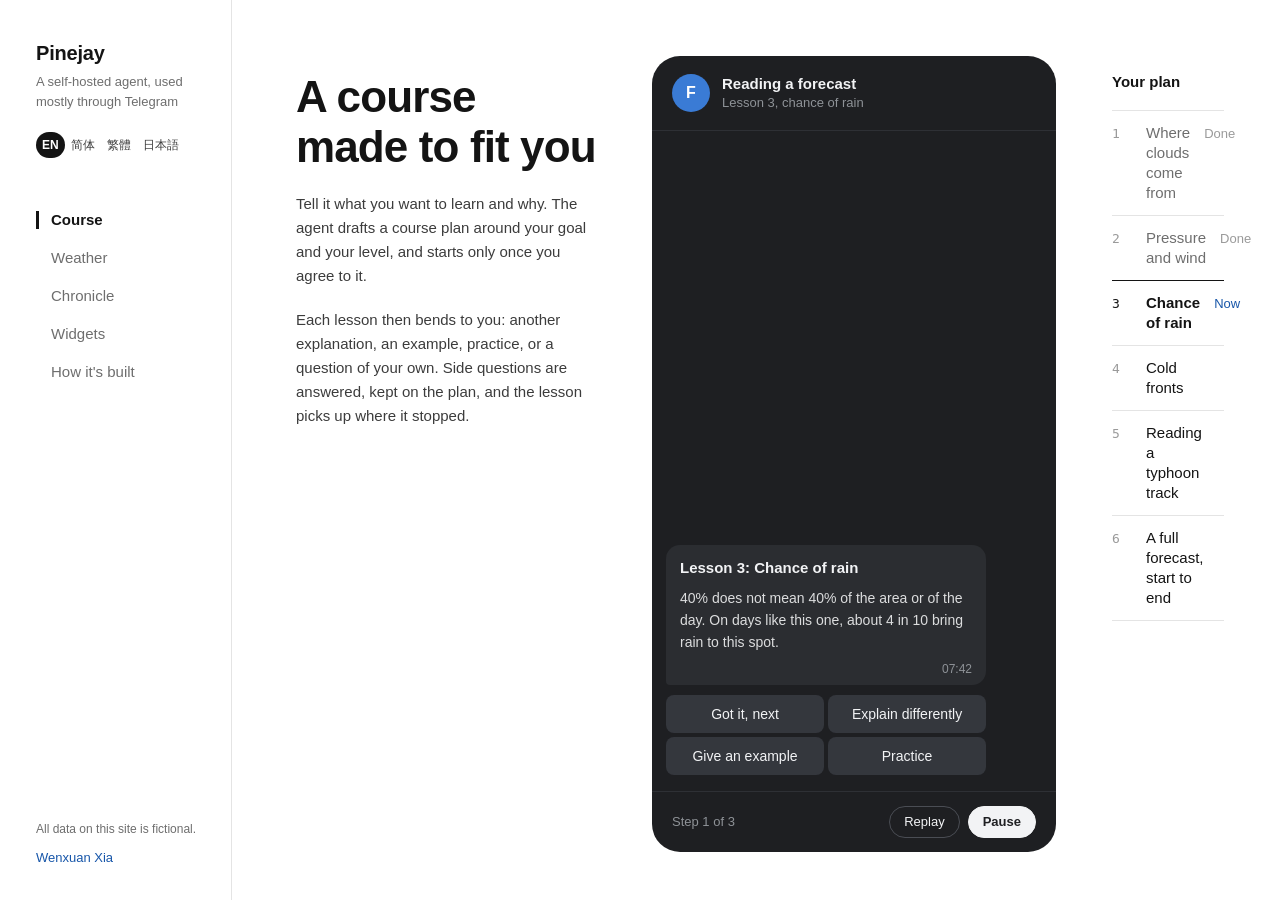
==== index.html @ 1ec6fa36 "Pinejay showcase: course, weather, Chronicle, widgets, how it is built Static site replaying fiction" ====
<!doctype html>
<html lang="en">
<head>
  <meta charset="utf-8">
  <meta name="viewport" content="width=device-width, initial-scale=1">
  <title>Pinejay</title>
  <meta name="description" content="A short tour of Pinejay, a self-hosted agent used mostly through Telegram. All data on this site is fictional.">
  <meta name="robots" content="noindex">
  <link rel="icon" href="data:,">
  <link rel="stylesheet" href="styles.css">
</head>
<body>
  <div class="site">
    <aside class="rail">
      <div class="rail-head">
        <div class="brand">Pinejay</div>
        <div class="tagline" data-i18n="tagline"></div>
        <div class="langs" role="group" aria-label="Language"></div>
      </div>
      <nav class="nav" aria-label="Pages"></nav>
      <div class="rail-foot">
        <div class="fictional" data-i18n="fictional"></div>
        <a class="home" href="https://gegeji.github.io/">Wenxuan Xia</a>
      </div>
    </aside>
    <main id="page"></main>
  </div>
  <div class="modal" id="modal" hidden></div>
  <script src="content.js"></script>
  <script src="app.js"></script>
</body>
</html>
---- styles.css ----
:root {
  --ink: #141414;
  --body: #3c3c3c;
  --muted: #6e6e6e;
  --faint: #9a9a9a;
  --line: #e4e4e4;
  --link: #1756a9;
  --tg-bg: #1e1f22;
  --tg-line: #2e3035;
  --tg-in: #2b2d31;
  --tg-key: #34373d;
  --tg-text: #dcddde;
  --tg-strong: #f2f3f5;
  --tg-time: #8e9297;
  --tg-me: #c38a2e;
  --tg-link: #7fa8e6;
  --latin: Inter, -apple-system, BlinkMacSystemFont, "Segoe UI", Helvetica, Arial;
  --sans: var(--latin), "PingFang SC", "Noto Sans SC", "Microsoft YaHei", sans-serif;
  --mono: "JetBrains Mono", ui-monospace, SFMono-Regular, Menlo, monospace;
}

* { box-sizing: border-box; }

/* CJK glyphs follow the language: Japanese and Traditional Chinese must not fall back to Simplified Chinese forms. */
:lang(zh-CN) { --sans: var(--latin), "PingFang SC", "Noto Sans SC", "Microsoft YaHei", sans-serif; }
:lang(zh-HK) { --sans: var(--latin), "PingFang HK", "Noto Sans HK", "Noto Sans TC", "Microsoft JhengHei", sans-serif; }
:lang(ja) { --sans: var(--latin), "Hiragino Sans", "Hiragino Kaku Gothic ProN", "Yu Gothic UI", YuGothic, Meiryo, "Noto Sans JP", sans-serif; }
[lang] { font-family: var(--sans); }
html, body { margin: 0; }
body { font-family: var(--sans); color: var(--ink); background: #fff; -webkit-font-smoothing: antialiased; }
button { font: inherit; color: inherit; background: none; border: 0; padding: 0; cursor: pointer; }
a { color: var(--link); text-decoration: none; }
a:hover { text-decoration: underline; }
:focus-visible { outline: 2px solid var(--link); outline-offset: 2px; }

.site { display: flex; min-height: 100vh; }

/* Rail */
.rail { width: 232px; flex-shrink: 0; display: flex; flex-direction: column; gap: 44px; padding: 40px 20px 32px 36px; border-right: 1px solid var(--line); position: sticky; top: 0; height: 100vh; }
.rail-head { display: flex; flex-direction: column; gap: 6px; }
.brand { font-size: 20px; font-weight: 700; letter-spacing: -0.01em; line-height: 26px; }
.tagline { font-size: 13px; line-height: 20px; color: var(--muted); }
.langs { display: flex; gap: 0; padding-top: 14px; flex-wrap: wrap; }
.langs button { height: 26px; padding: 0 6px; border-radius: 13px; font-size: 12px; line-height: 16px; color: var(--body); white-space: nowrap; }
.langs button:hover { background: #f1f1f1; }
.langs button[aria-pressed="true"] { background: var(--ink); color: #fff; font-weight: 600; }
.nav { display: flex; flex-direction: column; gap: 2px; }
.nav button { display: flex; align-items: center; gap: 12px; height: 36px; font-size: 15px; line-height: 20px; color: var(--muted); text-align: left; }
.nav button::before { content: ""; width: 3px; height: 18px; flex-shrink: 0; }
.nav button:hover { color: var(--ink); }
.nav button[aria-current="page"] { color: var(--ink); font-weight: 600; }
.nav button[aria-current="page"]::before { background: var(--ink); }
.rail-foot { flex-grow: 1; display: flex; flex-direction: column; justify-content: flex-end; gap: 10px; }
.fictional { font-size: 12px; line-height: 18px; color: var(--muted); }
.home { font-size: 13px; line-height: 20px; }

/* Page */
main { flex-grow: 1; min-width: 0; display: flex; gap: 56px; padding: 56px 56px 48px 64px; }
.intro { width: 300px; flex-shrink: 0; display: flex; flex-direction: column; gap: 20px; padding-top: 16px; }
.label { font-size: 15px; font-weight: 600; color: var(--ink); line-height: 20px; }
h1 { margin: 0; font-size: 44px; font-weight: 700; letter-spacing: -0.02em; line-height: 50px; }
.intro p { margin: 0; font-size: 15px; line-height: 24px; color: var(--body); }
.side { flex-grow: 1; min-width: 0; display: flex; flex-direction: column; gap: 18px; padding-top: 16px; }

/* Telegram exhibit */
.tg { width: 404px; flex-shrink: 0; height: min(800px, calc(100vh - 104px)); min-height: 560px; border-radius: 28px; background: var(--tg-bg); display: flex; flex-direction: column; overflow: hidden; }
.tg-head { flex-shrink: 0; display: flex; align-items: center; gap: 12px; padding: 18px 20px; border-bottom: 1px solid var(--tg-line); }
.avatar { width: 38px; height: 38px; border-radius: 19px; background: #3a7bd5; display: flex; align-items: center; justify-content: center; flex-shrink: 0; font-size: 16px; font-weight: 600; color: #fff; }
.avatar.sun { background: #e0a526; }
.tg-name { font-size: 15px; font-weight: 600; color: var(--tg-strong); line-height: 20px; }
.tg-sub { font-size: 13px; color: var(--tg-time); line-height: 18px; }
.tg-msgs { flex-grow: 1; min-height: 0; overflow-y: auto; display: flex; flex-direction: column; gap: 10px; padding: 16px 14px; scrollbar-width: thin; scrollbar-color: #44474e transparent; }
.tg-msgs > :first-child { margin-top: auto; }
.msg { max-width: 320px; display: flex; flex-direction: column; gap: 8px; padding: 12px 14px 8px; border-radius: 14px 14px 14px 4px; background: var(--tg-in); animation: rise 0.25s ease-out; }
.msg.wide { max-width: 330px; padding: 6px 6px 8px; }
.msg.wide .msg-text, .msg.wide .msg-time, .msg.wide .msg-link { padding: 0 8px; }
.msg.me { align-self: flex-end; max-width: 270px; padding: 10px 14px 8px; gap: 4px; border-radius: 14px 14px 4px 14px; background: var(--tg-me); }
.msg-title { font-size: 15px; font-weight: 600; color: var(--tg-strong); line-height: 22px; }
.msg-text { margin: 0; font-size: 14px; color: var(--tg-text); line-height: 22px; }
.msg.me .msg-text { color: #fff; }
.msg-time { font-size: 12px; color: var(--tg-time); line-height: 16px; align-self: flex-end; }
.msg.me .msg-time { color: #fbebd0; }
.msg-link { font-size: 13px; color: var(--tg-link); line-height: 18px; text-align: left; }
.msg-link:hover { text-decoration: underline; }
.keys { width: 320px; display: flex; flex-wrap: wrap; gap: 4px; animation: rise 0.25s ease-out; }
.keys button { flex: 1 1 calc(50% - 2px); min-height: 38px; padding: 6px 8px; border-radius: 8px; background: var(--tg-key); font-size: 14px; font-weight: 500; color: var(--tg-strong); line-height: 18px; }
.keys button:hover { background: #3f434a; }
.keys button:disabled { opacity: 0.45; cursor: default; }
.keys.three button { flex-basis: 100%; }
.tg-foot { flex-shrink: 0; display: flex; align-items: center; justify-content: space-between; padding: 14px 20px; border-top: 1px solid var(--tg-line); }
.tg-step { font-size: 13px; color: var(--tg-time); line-height: 18px; }
.tg-ctrl { display: flex; gap: 8px; }
.tg-ctrl button { height: 32px; padding: 0 14px; border-radius: 16px; font-size: 13px; line-height: 18px; color: var(--tg-strong); border: 1px solid #4a4d54; }
.tg-ctrl button.primary { background: var(--tg-strong); color: var(--tg-bg); font-weight: 600; border-color: var(--tg-strong); }
@keyframes rise { from { opacity: 0; transform: translateY(6px); } to { opacity: 1; transform: none; } }

/* Hourly chart inside a message */
.chart { display: flex; flex-direction: column; gap: 8px; padding: 12px; border-radius: 10px; background: #f7f8fa; }
.chart-title { font-size: 12px; font-weight: 600; color: var(--ink); line-height: 16px; }
.bars { display: flex; align-items: flex-end; gap: 5px; height: 64px; }
.bars div { flex: 1; background: #b8c7da; border-radius: 2px; }
.bars div.on { background: #3a7bd5; }
.chart-axis { display: flex; justify-content: space-between; gap: 8px; font-size: 11px; color: var(--muted); line-height: 14px; }
.chart-axis .mid { color: var(--link); }

/* Weather map card */
.map { position: relative; width: 318px; height: 236px; border-radius: 10px; background: #eef1f4; overflow: hidden; }
.map svg { position: absolute; inset: 0; }
.map-title { position: absolute; left: 14px; top: 12px; font-size: 17px; font-weight: 700; color: var(--ink); line-height: 22px; }
.map-time { position: absolute; right: 14px; top: 14px; font-family: var(--mono); font-size: 12px; color: var(--muted); }
.pin { position: absolute; padding: 6px 9px; border-radius: 8px; background: #fff; display: flex; flex-direction: column; gap: 2px; }
.pin span { font-size: 11px; color: var(--body); line-height: 14px; white-space: nowrap; }
.pin b { font-size: 18px; color: var(--ink); line-height: 22px; }
.pin.main { background: var(--ink); padding: 7px 11px; }
.pin.main span { color: #d8d8d8; }
.pin.main b { color: #fff; font-size: 22px; line-height: 26px; }

/* Widget image */
.widget-img { position: relative; width: 318px; height: 210px; border-radius: 10px; background: #1b2a41; overflow: hidden; display: block; text-align: left; }
.widget-img svg { position: absolute; inset: 0; }
.widget-img .w-title { position: absolute; left: 14px; top: 12px; font-size: 14px; font-weight: 600; color: #fff; line-height: 18px; }
.widget-img .w-cold, .widget-img .w-warm { position: absolute; top: 160px; font-size: 12px; font-weight: 600; color: #d9e4f2; line-height: 16px; }
.widget-img .w-cold { left: 22px; }
.widget-img .w-warm { right: 18px; }

/* Ruled lists on the right */
.rows { display: flex; flex-direction: column; }
.row { display: flex; gap: 14px; padding: 14px 0; border-top: 1px solid var(--line); }
.row:first-child { border-top-color: var(--ink); }
.row:last-child { border-bottom: 1px solid var(--line); }
.row .num { width: 20px; flex-shrink: 0; font-family: var(--mono); font-size: 13px; color: var(--faint); line-height: 22px; }
.row .time { width: 52px; flex-shrink: 0; font-family: var(--mono); font-size: 13px; line-height: 22px; }
.row .stack { display: flex; flex-direction: column; gap: 4px; min-width: 0; }
.row .head { font-size: 15px; font-weight: 600; line-height: 22px; }
.row .desc { font-size: 14px; color: var(--muted); line-height: 22px; }

/* Course map */
.lesson { display: flex; flex-direction: column; gap: 8px; padding: 12px 0; border-top: 1px solid var(--line); }
.lesson:last-child { border-bottom: 1px solid var(--line); }
.lesson-line { display: flex; align-items: baseline; gap: 14px; }
.lesson .num { width: 20px; flex-shrink: 0; font-family: var(--mono); font-size: 13px; color: var(--faint); line-height: 20px; }
.lesson .t { flex-grow: 1; font-size: 15px; line-height: 20px; }
.lesson .s { flex-shrink: 0; font-size: 13px; color: var(--faint); line-height: 20px; text-align: right; }
.lesson.done .t { color: var(--muted); }
.lesson.now { border-top-color: var(--ink); }
.lesson.now .t { font-weight: 600; }
.lesson.now .num { color: var(--ink); }
.lesson.now .s { color: var(--link); }
.lesson .detour { padding-left: 34px; font-size: 13px; color: var(--muted); line-height: 20px; animation: rise 0.25s ease-out; }

/* Chronicle */
.flow { flex-grow: 1; min-width: 0; display: flex; flex-direction: column; gap: 40px; padding-top: 16px; }
.step { display: flex; flex-direction: column; gap: 12px; }
.step-label { display: flex; gap: 10px; align-items: baseline; }
.step-label .n { font-family: var(--mono); font-size: 13px; color: var(--faint); line-height: 16px; }
.hint { font-size: 13px; color: var(--muted); line-height: 20px; margin-top: -24px; }
.said { align-self: flex-start; max-width: 560px; padding: 12px 16px; border-radius: 14px 14px 4px 14px; background: var(--tg-me); font-size: 15px; color: #fff; line-height: 24px; transition: box-shadow 0.3s; }
.said.flash { box-shadow: 0 0 0 4px rgba(23, 86, 169, 0.35); }
.said u { text-decoration-thickness: 1px; text-underline-offset: 3px; border-radius: 3px; transition: background 0.2s; }
.said u.on { background: rgba(255, 255, 255, 0.28); text-decoration-thickness: 2px; }
.stmts { display: flex; flex-direction: column; }
.stmt { display: flex; gap: 16px; align-items: baseline; padding: 12px 8px; margin: 0 -8px; border-top: 1px solid var(--line); text-align: left; border-radius: 4px; }
.stmt:first-child { border-top-color: var(--ink); }
.stmt:last-child { border-bottom: 1px solid var(--line); }
.stmt:hover { background: #f6f6f6; }
.stmt.on { background: #eef3fb; }
.stmt .k { width: 64px; flex-shrink: 0; font-size: 13px; color: var(--muted); line-height: 22px; }
.stmt .x { flex-grow: 1; font-size: 15px; line-height: 22px; }
.stmt .w { width: 120px; flex-shrink: 0; font-size: 13px; color: var(--muted); line-height: 22px; text-align: right; }
.stmt .w.other { color: var(--ink); font-weight: 600; }
.tl { display: flex; border-top: 1px solid var(--line); padding-top: 14px; }
.tl button { flex: 1; display: flex; flex-direction: column; gap: 6px; padding: 0 16px; border-left: 3px solid transparent; text-align: left; min-width: 0; }
.tl button:first-child { padding-left: 13px; }
.tl button:hover .tt { color: var(--ink); }
.tl .d { font-family: var(--mono); font-size: 12px; color: var(--faint); line-height: 16px; }
.tl .tt { font-size: 14px; color: var(--muted); line-height: 20px; }
.tl .c { font-size: 12px; color: var(--muted); line-height: 16px; }
.tl .p { font-size: 12px; color: var(--link); line-height: 16px; }
.tl button[aria-pressed="true"] { border-left-color: var(--ink); }
.tl button[aria-pressed="true"] .d, .tl button[aria-pressed="true"] .tt { color: var(--ink); }
.tl button[aria-pressed="true"] .tt { font-weight: 600; }
.qa { display: flex; flex-direction: column; gap: 8px; padding: 18px 20px; border-radius: 14px; background: var(--tg-bg); max-width: 560px; }
.qa .msg { max-width: 420px; }


/* Work item demo */
.wi { display: flex; flex-direction: column; border: 1px solid var(--ink); border-radius: 12px; overflow: hidden; }
.wi-head { display: flex; flex-direction: column; gap: 10px; padding: 20px 22px 18px; }
.wi-top { display: flex; align-items: center; justify-content: space-between; min-height: 24px; }
.wi-id { font-family: var(--mono); font-size: 13px; color: var(--muted); }
.wi-pill { height: 24px; padding: 0 10px; border-radius: 12px; background: #efefef; color: var(--ink); font-size: 12px; font-weight: 600; line-height: 24px; white-space: nowrap; }
.wi-pill.bad { background: #fbe3e1; color: #b42318; }
.wi-pill.good { background: #dcf3e6; color: #067647; }
.wi-pill.live { background: var(--ink); color: #fff; }
.wi-title { font-size: 22px; font-weight: 700; letter-spacing: -0.01em; line-height: 28px; }
.wi-quote { font-size: 14px; color: var(--body); line-height: 22px; }
.wi-quote span { color: var(--ink); }
.wi-stepper { display: flex; padding: 14px 22px 16px; border-top: 1px solid var(--line); }
.wi-stage { flex: 1; min-width: 0; display: flex; flex-direction: column; gap: 8px; font-size: 12px; line-height: 16px; color: var(--faint); }
.wi-stage .bar { height: 4px; background: var(--line); transition: background 0.3s; }
.wi-stage:first-child .bar { border-radius: 2px 0 0 2px; }
.wi-stage:last-child .bar { border-radius: 0 2px 2px 0; }
.wi-stage.done { color: var(--ink); }
.wi-stage.done .bar, .wi-stage.now .bar { background: var(--ink); }
.wi-stage.now { color: var(--ink); font-weight: 600; }
.wi-stage.now.bad { color: #b42318; }
.wi-stage.now.bad .bar { background: #d92d20; }
.wi-stage.now.good { color: #067647; }
.wi-stage.now.good .bar { background: #067647; }
.wi-stage span { overflow: hidden; text-overflow: ellipsis; white-space: nowrap; padding-right: 4px; }
.wi-conds { display: flex; flex-direction: column; gap: 6px; padding: 12px 22px 14px; border-top: 1px solid var(--line); animation: rise 0.25s ease-out; }
.wi-conds[hidden] { display: none; }
.wi-sub { font-size: 14px; font-weight: 600; line-height: 20px; padding-bottom: 2px; }
.wi-cond { display: flex; gap: 14px; align-items: baseline; font-size: 14px; color: var(--body); line-height: 20px; }
.wi-cond .st { width: 64px; flex-shrink: 0; font-size: 13px; font-weight: 600; color: var(--faint); }
.wi-cond.met .st { color: #067647; }
.wi-cond.failed .st { color: #b42318; }
.wi-cond.failed { color: var(--ink); }
.wi-log { display: flex; flex-direction: column; gap: 2px; padding: 12px 22px 16px; border-top: 1px solid var(--line); background: #fafafa; min-height: 120px; }
.wi-entry { display: flex; gap: 14px; align-items: baseline; padding: 5px 0; font-size: 14px; color: var(--body); line-height: 20px; animation: rise 0.25s ease-out; }
.wi-entry .time { width: 44px; flex-shrink: 0; font-family: var(--mono); font-size: 12px; color: var(--faint); }
.wi-entry .who { width: 96px; flex-shrink: 0; font-size: 13px; color: var(--muted); }
.wi-entry.latest .time, .wi-entry.latest .who { color: var(--ink); }
.wi-entry.latest .what { color: var(--ink); font-weight: 600; }
.wi-entry.bad .what { color: #b42318; }
.wi-foot { display: flex; align-items: center; justify-content: space-between; padding: 12px 22px; border-top: 1px solid var(--line); }
.wi-step { font-size: 13px; color: var(--muted); line-height: 18px; }
.tg-ctrl.light button { color: var(--ink); border-color: #cfcfcf; }
.tg-ctrl.light button.primary { background: var(--ink); color: #fff; border-color: var(--ink); }

/* Interactive widget */
.modal { position: fixed; inset: 0; background: rgba(20, 20, 20, 0.55); display: flex; align-items: center; justify-content: center; padding: 20px; z-index: 10; }
.modal[hidden] { display: none; }
.sheet { width: 520px; max-width: 100%; background: #1b2a41; border-radius: 16px; padding: 20px; display: flex; flex-direction: column; gap: 14px; color: #fff; }
.sheet-head { display: flex; justify-content: space-between; align-items: center; }
.sheet-head b { font-size: 16px; }
.sheet-head button { height: 30px; padding: 0 12px; border-radius: 15px; border: 1px solid #5a6b85; font-size: 13px; color: #fff; }
.sheet svg { width: 100%; height: auto; border-radius: 10px; background: #14213a; }
.sheet label { display: flex; flex-direction: column; gap: 8px; font-size: 13px; color: #b9c8dc; }
.sheet input[type="range"] { width: 100%; accent-color: #8fb8e8; }
.sheet .state { font-size: 15px; line-height: 22px; min-height: 44px; }

/* Narrow screens: buttons on top, exhibit full width */
@media (max-width: 1100px) {
  main { flex-wrap: wrap; gap: 40px; padding: 40px 32px; }
  .intro { width: 100%; padding-top: 0; }
  .side, .flow { flex-basis: 100%; }
}
@media (max-width: 760px) {
  .site { flex-direction: column; }
  .rail { position: static; width: auto; height: auto; padding: 20px 20px 12px; gap: 14px; border-right: 0; border-bottom: 1px solid var(--line); }
  .rail-head { flex-direction: row; flex-wrap: wrap; align-items: baseline; gap: 4px 12px; }
  .langs { padding-top: 4px; width: 100%; }
  .nav { flex-direction: row; overflow-x: auto; gap: 18px; }
  .nav button { flex-shrink: 0; white-space: nowrap; }
  .nav button::before { display: none; }
  .nav button[aria-current="page"] { box-shadow: inset 0 -2px 0 var(--ink); }
  .rail-foot { flex-direction: row; justify-content: space-between; }
  main { padding: 28px 16px 40px; gap: 28px; }
  h1 { font-size: 34px; line-height: 40px; }
  .tg { width: 100%; height: 640px; min-height: 0; }
  .msg, .keys, .msg.wide { max-width: 100%; }
  .keys { width: 100%; }
  .map, .widget-img { width: 100%; }
  .tl { flex-wrap: wrap; row-gap: 14px; }
  .tl button { flex: 1 1 45%; }
  .wi-stage span { visibility: hidden; }
  .wi-stage.now span, .wi-stage:last-child.done span { visibility: visible; overflow: visible; }
  .wi-stage:last-child span { text-align: right; padding-right: 0; direction: rtl; }
  .wi-entry .who { width: 72px; }
  .stmt .w { width: 90px; }
}
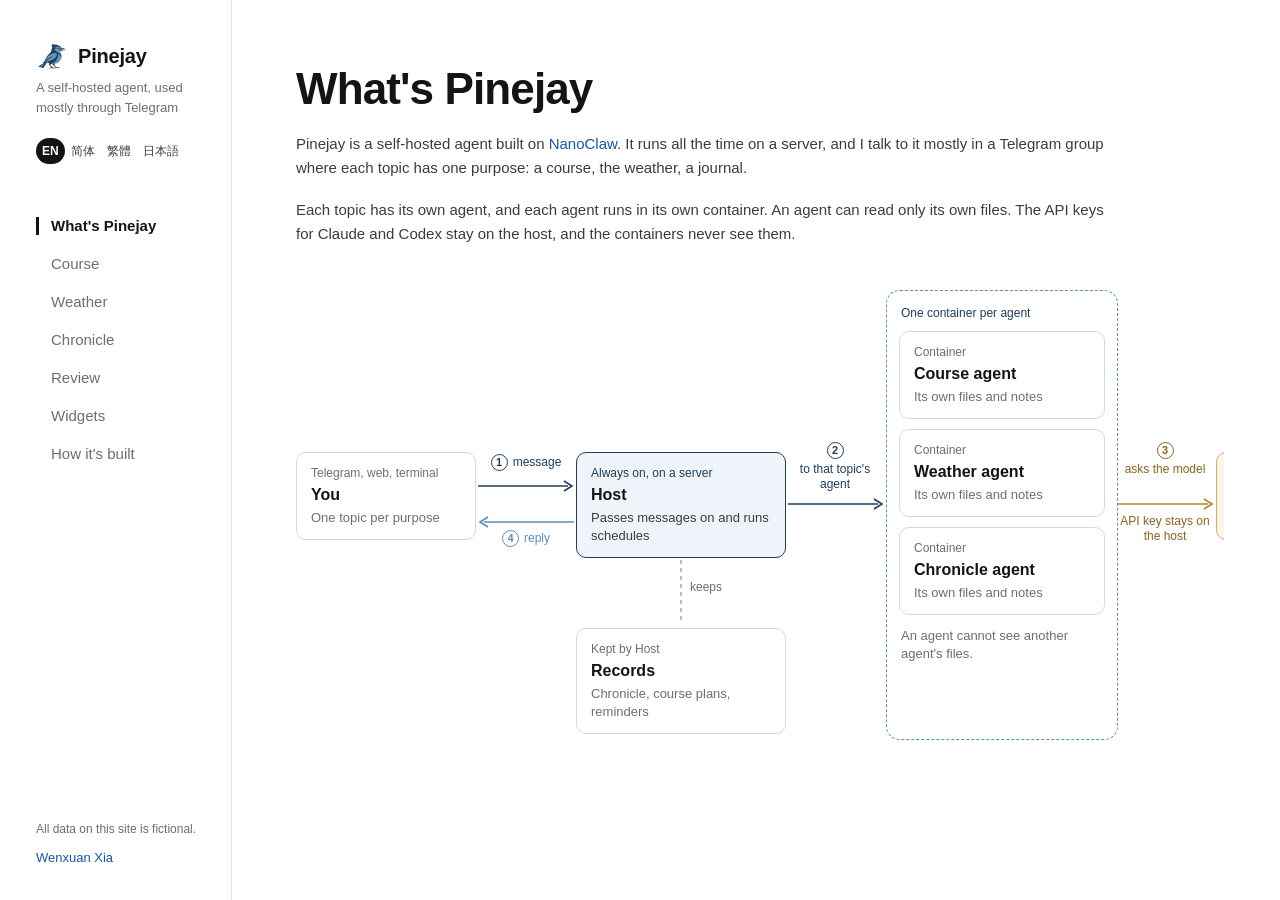
==== commit 747559dc: "Add What's Pinejay and Review pages, reviewed copy in four languages - What's Pinejay: plain diagram" ====
--- a/index.html
+++ b/index.html
@@ -6,14 +6,15 @@
   <title>Pinejay</title>
   <meta name="description" content="A short tour of Pinejay, a self-hosted agent used mostly through Telegram. All data on this site is fictional.">
   <meta name="robots" content="noindex">
-  <link rel="icon" href="data:,">
+  <link rel="icon" type="image/png" href="assets/pinejay-icon-64.png">
+  <link rel="apple-touch-icon" href="assets/pinejay-icon-180.png">
   <link rel="stylesheet" href="styles.css">
 </head>
 <body>
   <div class="site">
     <aside class="rail">
       <div class="rail-head">
-        <div class="brand">Pinejay</div>
+        <div class="brand"><img src="assets/pinejay-icon-64.png" alt="" width="32" height="32">Pinejay</div>
         <div class="tagline" data-i18n="tagline"></div>
         <div class="langs" role="group" aria-label="Language"></div>
       </div>
--- a/styles.css
+++ b/styles.css
@@ -38,7 +38,8 @@
 /* Rail */
 .rail { width: 232px; flex-shrink: 0; display: flex; flex-direction: column; gap: 44px; padding: 40px 20px 32px 36px; border-right: 1px solid var(--line); position: sticky; top: 0; height: 100vh; }
 .rail-head { display: flex; flex-direction: column; gap: 6px; }
-.brand { font-size: 20px; font-weight: 700; letter-spacing: -0.01em; line-height: 26px; }
+.brand { display: flex; align-items: center; gap: 10px; font-size: 20px; font-weight: 700; letter-spacing: -0.01em; line-height: 26px; }
+.brand img { width: 32px; height: 32px; flex-shrink: 0; }
 .tagline { font-size: 13px; line-height: 20px; color: var(--muted); }
 .langs { display: flex; gap: 0; padding-top: 14px; flex-wrap: wrap; }
 .langs button { height: 26px; padding: 0 6px; border-radius: 13px; font-size: 12px; line-height: 16px; color: var(--body); white-space: nowrap; }
@@ -61,6 +62,59 @@
 h1 { margin: 0; font-size: 44px; font-weight: 700; letter-spacing: -0.02em; line-height: 50px; }
 .intro p { margin: 0; font-size: 15px; line-height: 24px; color: var(--body); }
 .side { flex-grow: 1; min-width: 0; display: flex; flex-direction: column; gap: 18px; padding-top: 16px; }
+
+/* Page switch: the rail stays, only the content fades */
+main.leaving { opacity: 0; transition: opacity 120ms ease-out; }
+main.entering { animation: page-in 200ms ease-out; }
+@keyframes page-in { from { opacity: 0; transform: translateY(6px); } to { opacity: 1; transform: none; } }
+@media (prefers-reduced-motion: reduce) {
+  main.leaving, main.entering, .msg, .keys, .wi-entry, .wi-conds, .lesson .detour { animation: none; transition: none; }
+}
+
+/* What's Pinejay: intro across the top, diagram below */
+main.stacked { flex-direction: column; gap: 44px; }
+.intro.wide { width: auto; max-width: 820px; gap: 18px; padding-top: 8px; }
+.dg-scroll { overflow-x: auto; padding-bottom: 8px; max-width: 100%; min-width: 0; align-self: stretch; }
+.dg { position: relative; width: 1080px; height: 450px; flex-shrink: 0; }
+.dg > svg { position: absolute; inset: 0; }
+.dg .a-main { stroke: #1f3d5c; stroke-width: 1.6; fill: none; }
+.dg .a-reply { stroke: #5b8dba; stroke-width: 1.6; fill: none; }
+.dg .a-model { stroke: #b9862f; stroke-width: 1.6; fill: none; }
+.dg .a-keep { stroke: #9aa3ad; stroke-width: 1.4; stroke-dasharray: 4 4; }
+.dg-box { position: absolute; width: 210px; padding: 12px 14px; border: 1px solid #d5d9de; border-radius: 10px; background: #fff; display: flex; flex-direction: column; gap: 3px; }
+.dg-box .cat { font-size: 12px; line-height: 16px; color: var(--muted); }
+.dg-box .t { font-size: 16px; font-weight: 600; line-height: 22px; }
+.dg-box .d { font-size: 13px; line-height: 18px; color: var(--muted); }
+.dg-box.you { left: 0; top: 162px; width: 180px; }
+.dg-box.host { left: 280px; top: 162px; border: 1.5px solid #1f3d5c; background: #eef4fa; }
+.dg-box.host .cat { color: #1f3d5c; }
+.dg-box.host .d { color: var(--body); }
+.dg-box.records { left: 280px; top: 338px; }
+.dg-box.model { left: 920px; top: 162px; width: 160px; border-color: #d9a85b; background: #fbf6ec; }
+.dg-box.model .cat { color: #8a6420; }
+.dg-group { position: absolute; left: 590px; top: 0; width: 232px; height: 450px; padding: 14px 12px 12px; border: 1.5px dashed #5b8dba; border-radius: 14px; display: flex; flex-direction: column; gap: 10px; }
+.dg-group .cap { font-size: 12px; line-height: 16px; color: #1f3d5c; padding-left: 2px; }
+.dg-group .note { font-size: 13px; line-height: 18px; color: var(--muted); padding: 2px 2px 0; }
+.dg-box.agent { position: static; width: auto; }
+.dg-label { position: absolute; width: 92px; display: flex; align-items: center; justify-content: center; gap: 5px; font-size: 12px; line-height: 15px; color: #1f3d5c; text-align: center; }
+.dg-label .n { width: 17px; height: 17px; border-radius: 9px; border: 1.2px solid currentColor; display: inline-flex; align-items: center; justify-content: center; font-size: 11px; font-weight: 600; flex-shrink: 0; }
+.dg-label.stack { flex-direction: column; gap: 3px; width: 90px; }
+.dg-label.reply { color: #5b8dba; }
+.dg-label.model { color: #8a6420; }
+.dg-label.l1 { left: 184px; top: 164px; }
+.dg-label.l4 { left: 184px; top: 240px; }
+.dg-label.l2 { left: 494px; top: 152px; }
+.dg-label.l3 { left: 824px; top: 152px; }
+.dg-label.l3n { left: 824px; top: 224px; width: 90px; }
+.dg-label.lk { left: 394px; top: 290px; width: auto; color: var(--muted); }
+
+/* Review: quoted sources inside a message, quote check under the rows */
+.quotes { display: flex; flex-direction: column; gap: 4px; padding: 8px 10px; border-left: 2px solid #5b8dba; background: #24262a; border-radius: 0 6px 6px 0; }
+.quote { display: flex; flex-direction: column; font-size: 13px; color: #c9cbce; line-height: 20px; }
+.quote .src { font-size: 12px; color: var(--tg-time); line-height: 16px; }
+.avatar.dark { background: #1f3d5c; }
+.check { display: flex; flex-direction: column; gap: 10px; padding-top: 18px; }
+.check p { margin: 0; font-size: 14px; color: var(--muted); line-height: 22px; }
 
 /* Telegram exhibit */
 .tg { width: 404px; flex-shrink: 0; height: min(800px, calc(100vh - 104px)); min-height: 560px; border-radius: 28px; background: var(--tg-bg); display: flex; flex-direction: column; overflow: hidden; }
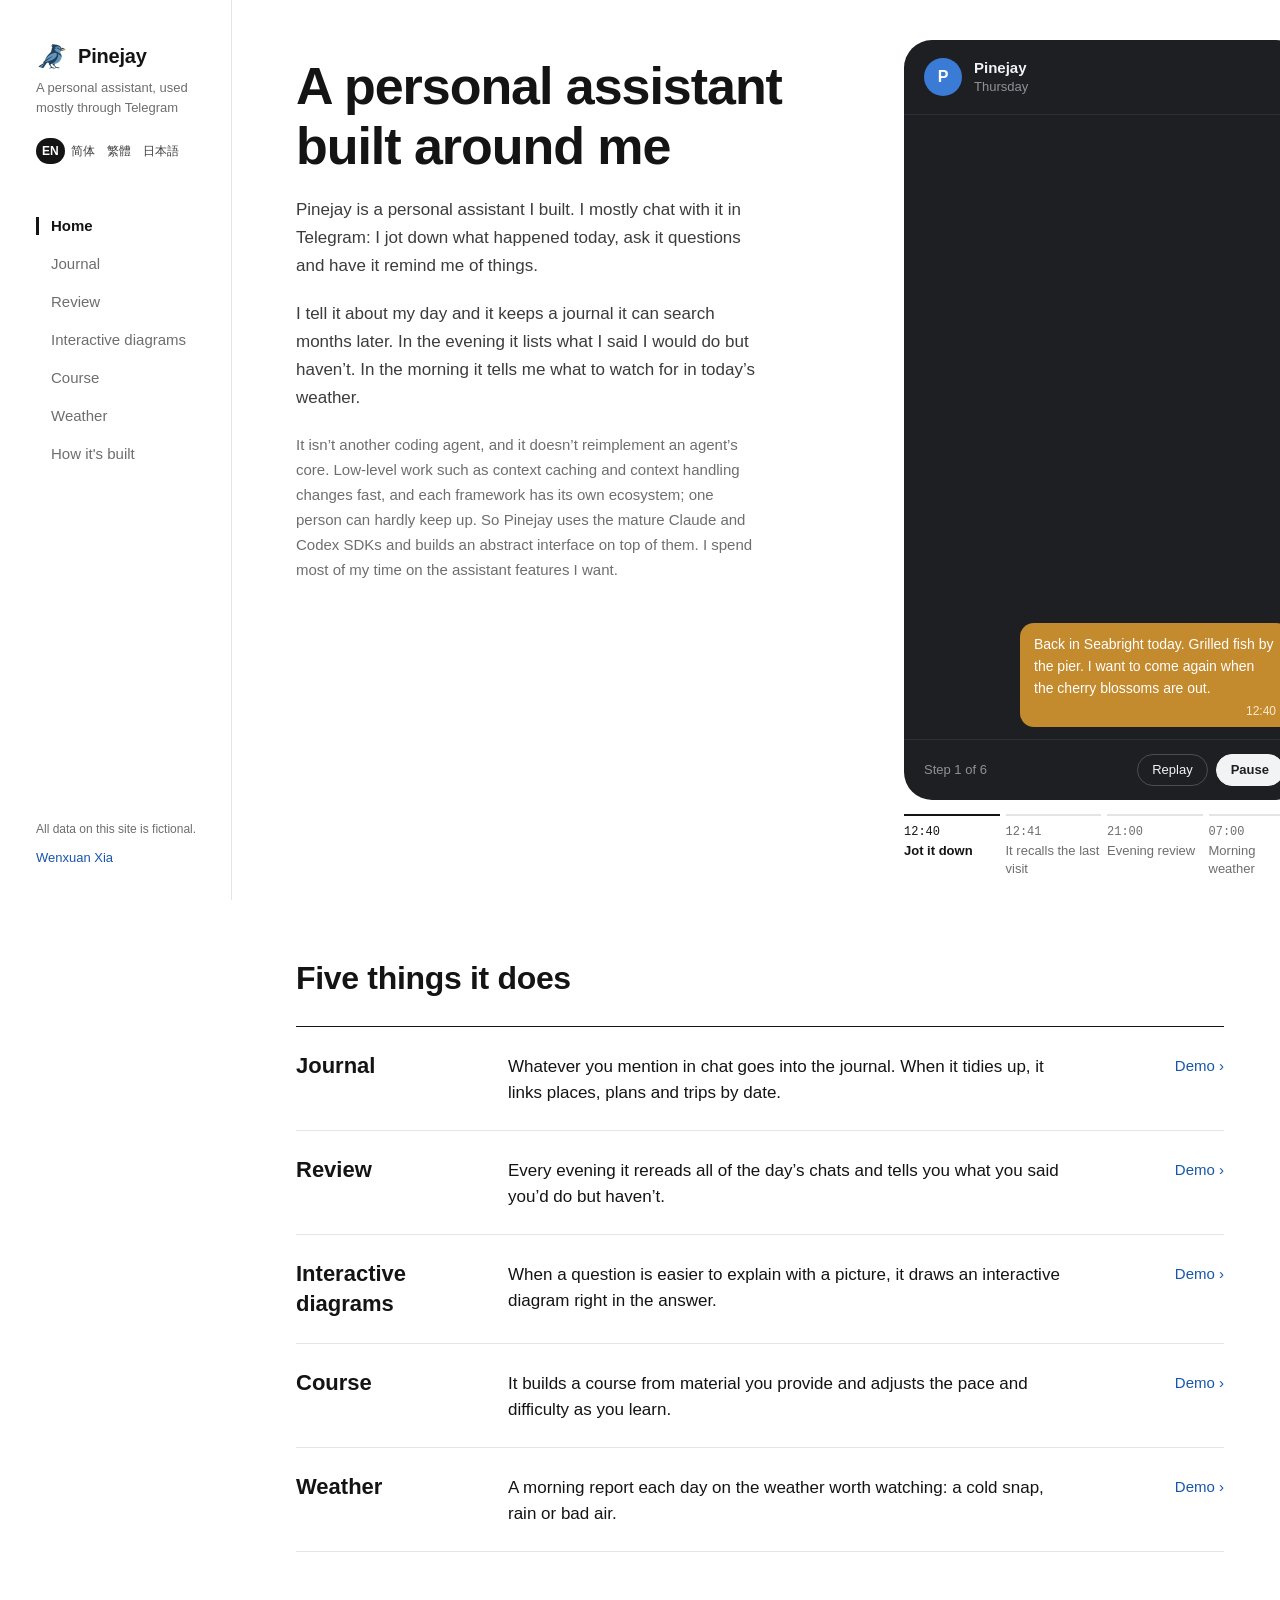
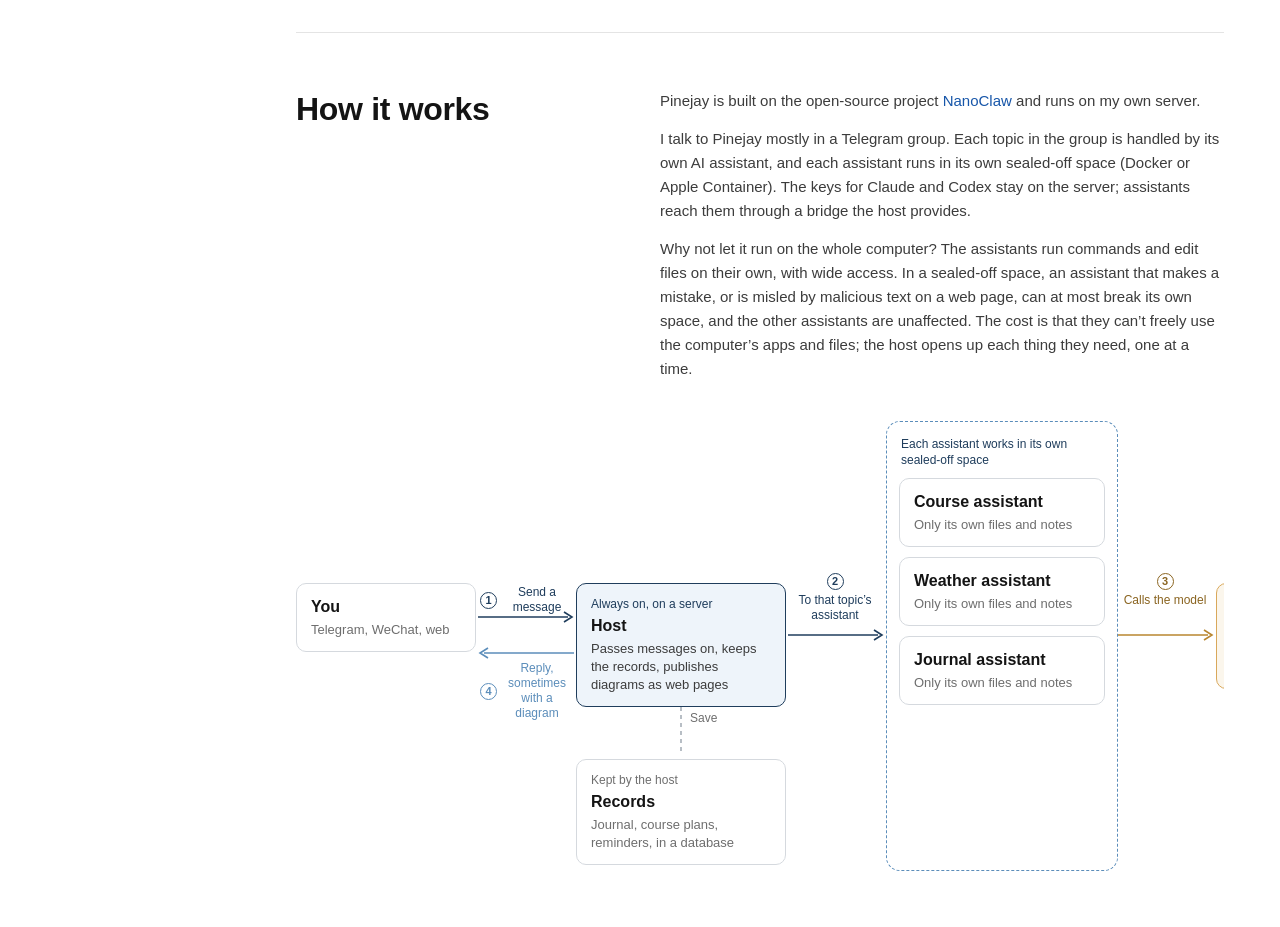
==== commit f7e1e076: "Home page and weather page for people who have never heard of agents The home page now opens with wh" ====
--- a/index.html
+++ b/index.html
@@ -4,7 +4,7 @@
   <meta charset="utf-8">
   <meta name="viewport" content="width=device-width, initial-scale=1">
   <title>Pinejay</title>
-  <meta name="description" content="A short tour of Pinejay, a self-hosted agent used mostly through Telegram. All data on this site is fictional.">
+  <meta name="description" content="A short tour of Pinejay, a personal assistant used mostly through Telegram. All data on this site is fictional.">
   <meta name="robots" content="noindex">
   <link rel="icon" type="image/png" href="assets/pinejay-icon-64.png">
   <link rel="apple-touch-icon" href="assets/pinejay-icon-180.png">
--- a/styles.css
+++ b/styles.css
@@ -324,3 +324,97 @@
   .wi-entry .who { width: 72px; }
   .stmt .w { width: 90px; }
 }
+
+/* Home: first screen, five features, how it works */
+main.home-page { gap: 80px; }
+.hero { display: flex; align-items: flex-start; gap: 48px; }
+.hero-text { width: 560px; flex-shrink: 0; display: flex; flex-direction: column; gap: 20px; padding-top: 16px; }
+.hero-text h1 { font-size: 52px; line-height: 60px; }
+.hero-text p { max-width: 460px; margin: 0; font-size: 17px; line-height: 28px; color: var(--body); }
+.hero-text p.aside { font-size: 15px; line-height: 25px; color: var(--muted); }
+.hero-phone { width: 400px; flex-shrink: 0; display: flex; flex-direction: column; gap: 14px; }
+.hero-phone .tg { width: 100%; height: 760px; }
+.hero-phone .tg-msgs { gap: 8px; padding: 12px 14px; }
+main.home-page { padding-top: 40px; }
+.home-tl { display: flex; gap: 6px; }
+.tl-pt { flex: 1; min-width: 0; display: flex; flex-direction: column; gap: 2px; padding-top: 8px; border-top: 2px solid var(--line); text-align: left; color: var(--muted); }
+.tl-pt .d { font-family: var(--mono); font-size: 12px; line-height: 16px; }
+.tl-pt .t { font-size: 13px; line-height: 18px; }
+.tl-pt:hover { color: var(--ink); }
+.tl-pt.on { border-top-color: var(--ink); color: var(--body); }
+.tl-pt.now { color: var(--ink); }
+.tl-pt.now .t { font-weight: 600; }
+.msg-by { font-size: 13px; font-weight: 600; line-height: 18px; }
+.by-journal { color: #e8b44a; }
+.by-review { color: #b9a3f0; }
+.by-weather { color: #7cc0e8; }
+.msg-text b { color: var(--tg-strong); font-weight: 600; }
+.features, .how { max-width: 1088px; }
+.features { display: flex; flex-direction: column; gap: 28px; }
+.features h2, .how h2 { margin: 0; font-size: 32px; font-weight: 700; letter-spacing: -0.01em; line-height: 40px; }
+.feat-list { display: flex; flex-direction: column; border-top: 1px solid var(--ink); }
+.feat { display: flex; align-items: flex-start; gap: 32px; padding: 24px 0; border-bottom: 1px solid var(--line); color: var(--ink); }
+.feat:hover { text-decoration: none; background: #fafafa; }
+.feat-name { width: 180px; flex-shrink: 0; font-size: 22px; font-weight: 600; line-height: 30px; }
+.feat-desc { flex: 1; min-width: 0; padding-top: 3px; font-size: 17px; line-height: 26px; }
+.feat-go { width: 120px; flex-shrink: 0; padding-top: 5px; text-align: right; font-size: 15px; line-height: 20px; color: var(--link); }
+.feat:hover .feat-go { text-decoration: underline; }
+.how { display: flex; gap: 64px; padding-top: 56px; border-top: 1px solid var(--line); }
+.how h2 { width: 300px; flex-shrink: 0; }
+.how-body { display: flex; flex-direction: column; gap: 14px; min-width: 0; }
+.how-body p { margin: 0; font-size: 15px; line-height: 24px; color: var(--body); }
+.home-page .dg-scroll { margin-top: -40px; }
+
+/* Weather digest card inside a message */
+.digest { width: 318px; border-radius: 10px; overflow: hidden; background: #fff; color: #18181b; }
+.digest-head { padding: 10px 12px 8px; background: #f0f1f3; }
+.digest-date { font-size: 15px; font-weight: 700; line-height: 20px; }
+.digest-hours { font-size: 11px; line-height: 15px; color: #3f3f46; }
+.digest-place { display: flex; gap: 8px; padding: 9px 12px; border-bottom: 1px solid #e7e9ec; }
+.digest-place:last-child { border-bottom: 0; }
+.dp-facts { flex: 1; min-width: 0; display: flex; flex-direction: column; gap: 2px; }
+.dp-name { font-size: 15px; font-weight: 700; line-height: 20px; }
+.dp-line { font-size: 13px; font-weight: 700; line-height: 17px; }
+.dp-detail { font-size: 11px; line-height: 15px; color: #3f3f46; }
+.dp-periods { width: 74px; flex-shrink: 0; display: flex; flex-direction: column; gap: 1px; font-size: 11px; line-height: 14px; color: #3f3f46; }
+.dp-periods b { font-size: 14px; line-height: 17px; color: #18181b; }
+.row .time.muted { color: var(--faint); }
+
+@media (max-width: 1100px) {
+  .hero { flex-wrap: wrap; }
+  .hero-text { width: 100%; padding-top: 0; }
+  .how { flex-direction: column; gap: 20px; padding-top: 40px; }
+  .how h2 { width: auto; }
+  .home-page .dg-scroll { margin-top: 0; }
+}
+@media (max-width: 760px) {
+  main.home-page { gap: 48px; }
+  .hero-text h1 { font-size: 34px; line-height: 40px; }
+  .hero-phone { width: 100%; }
+  .hero-phone .tg { height: 640px; }
+  .feat { flex-wrap: wrap; gap: 6px 12px; padding: 16px 0; }
+  .feat-name { width: auto; flex: 1; font-size: 18px; line-height: 24px; }
+  .feat-go { width: auto; padding-top: 2px; }
+  .feat-desc { flex-basis: 100%; order: 3; padding-top: 0; font-size: 15px; line-height: 23px; color: var(--body); }
+  .features h2, .how h2 { font-size: 26px; line-height: 32px; }
+  .digest { width: 100%; }
+}
+
+/* Narrow screens: the diagram becomes one column, top to bottom */
+@media (max-width: 760px) {
+  .home-page .dg-scroll { overflow: visible; }
+  .home-page .dg { width: auto; height: auto; display: flex; flex-direction: column; }
+  .home-page .dg > svg, .home-page .dg-box.records, .home-page .dg-label.lk { display: none; }
+  .home-page .dg-box, .home-page .dg-group { position: static; width: auto; height: auto; }
+  .home-page .dg-box.you { order: 1; }
+  .home-page .dg-label.l1 { order: 2; }
+  .home-page .dg-label.l4 { order: 3; }
+  .home-page .dg-box.host { order: 4; }
+  .home-page .dg-label.l2 { order: 5; }
+  .home-page .dg-group { order: 6; }
+  .home-page .dg-label.l3 { order: 7; }
+  .home-page .dg-box.model { order: 8; }
+  .home-page .dg-label { position: static; width: auto; flex-direction: row; justify-content: flex-start; gap: 6px; margin-left: 24px; padding: 8px 0 8px 14px; border-left: 1px solid #7a8ba3; text-align: left; }
+  .home-page .dg-label.l1 { padding-bottom: 2px; }
+  .home-page .dg-label.l4 { padding-top: 2px; }
+}
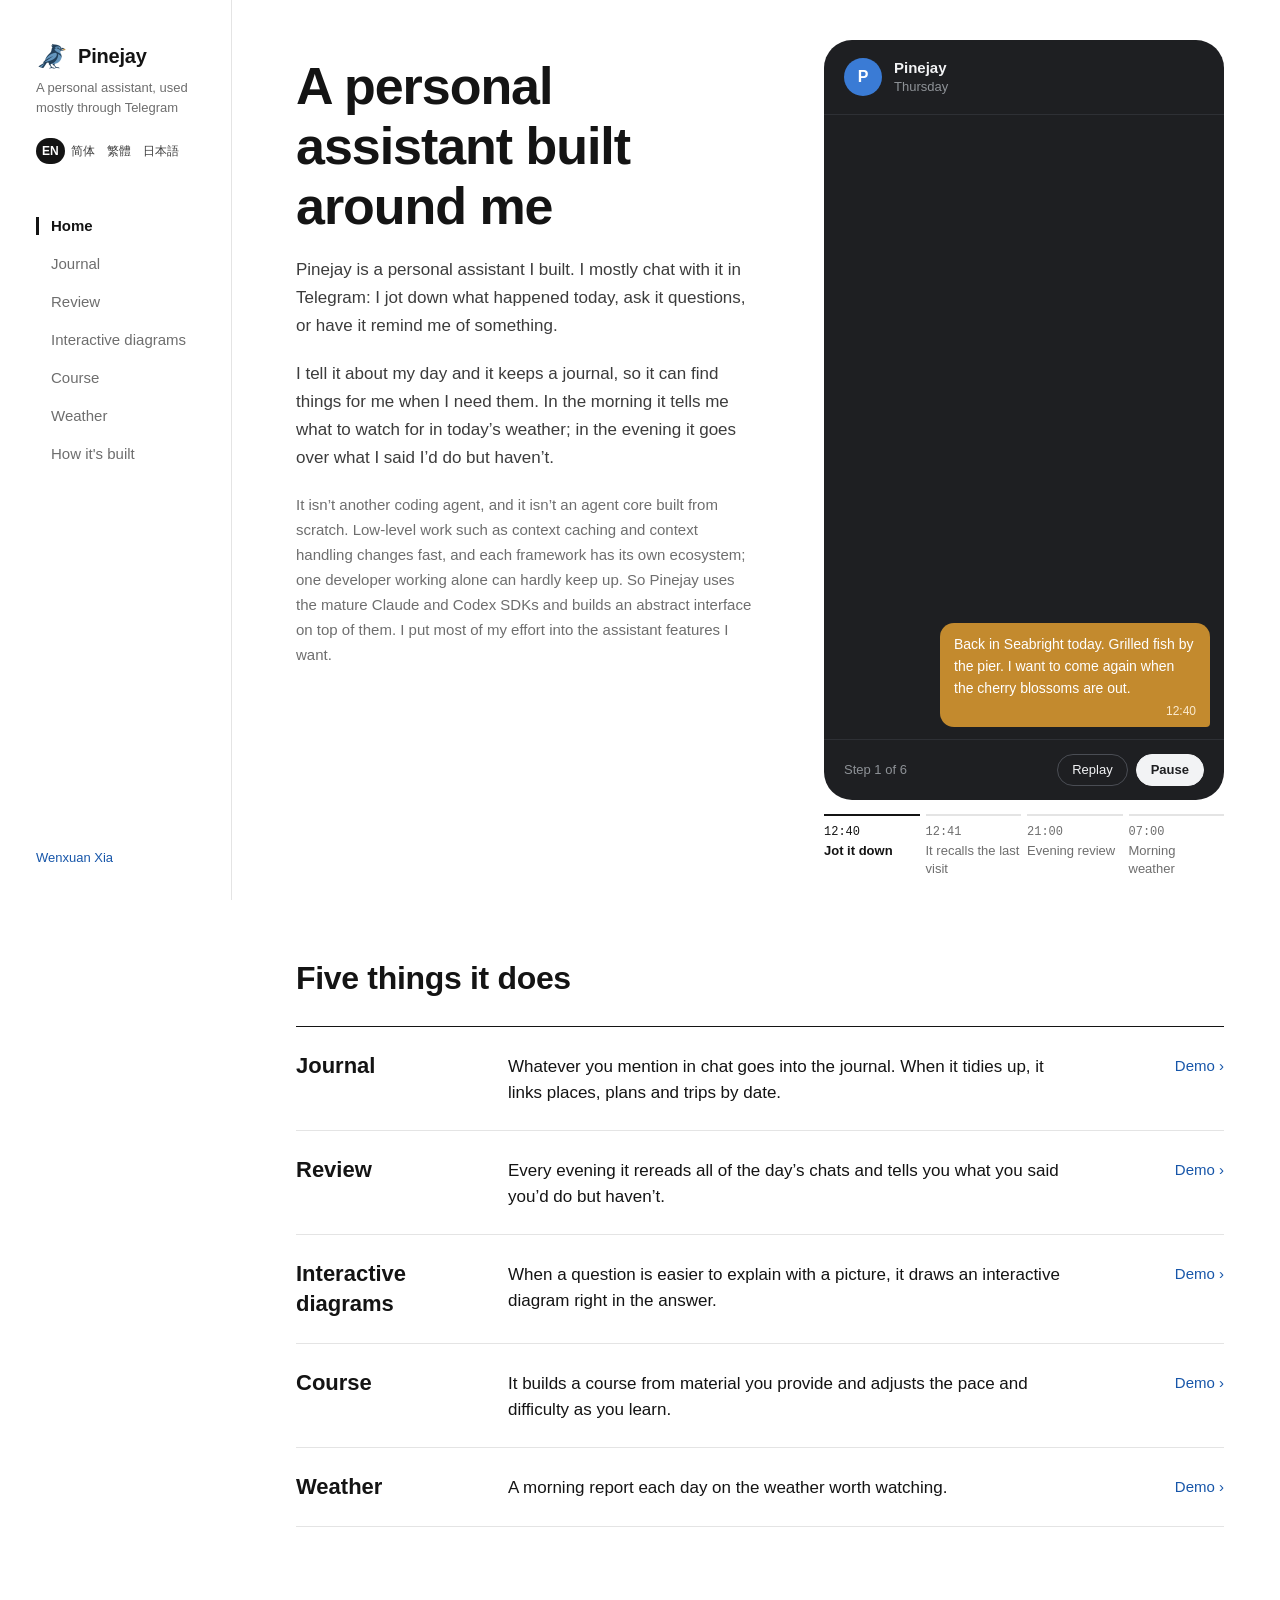
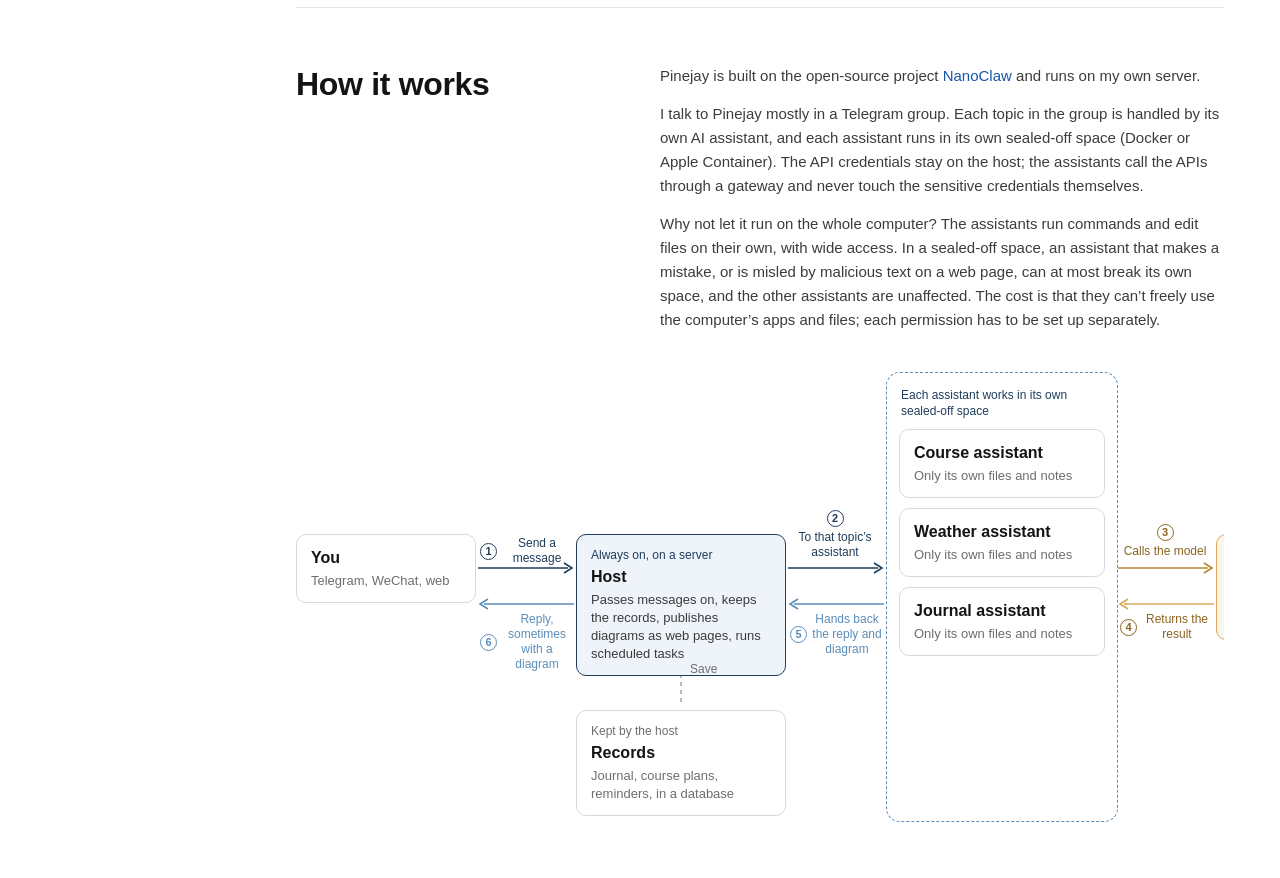
==== commit e1409d6d: "Match the current Paper drafts: review side column, diagrams replies, no fictional line Co-Authored-" ====
--- a/index.html
+++ b/index.html
@@ -4,7 +4,7 @@
   <meta charset="utf-8">
   <meta name="viewport" content="width=device-width, initial-scale=1">
   <title>Pinejay</title>
-  <meta name="description" content="A short tour of Pinejay, a personal assistant used mostly through Telegram. All data on this site is fictional.">
+  <meta name="description" content="A short tour of Pinejay, a personal assistant used mostly through Telegram.">
   <meta name="robots" content="noindex">
   <link rel="icon" type="image/png" href="assets/pinejay-icon-64.png">
   <link rel="apple-touch-icon" href="assets/pinejay-icon-180.png">
@@ -20,7 +20,6 @@
       </div>
       <nav class="nav" aria-label="Pages"></nav>
       <div class="rail-foot">
-        <div class="fictional" data-i18n="fictional"></div>
         <a class="home" href="https://gegeji.github.io/">Wenxuan Xia</a>
       </div>
     </aside>
--- a/styles.css
+++ b/styles.css
@@ -52,7 +52,6 @@
 .nav button[aria-current="page"] { color: var(--ink); font-weight: 600; }
 .nav button[aria-current="page"]::before { background: var(--ink); }
 .rail-foot { flex-grow: 1; display: flex; flex-direction: column; justify-content: flex-end; gap: 10px; }
-.fictional { font-size: 12px; line-height: 18px; color: var(--muted); }
 .home { font-size: 13px; line-height: 20px; }
 
 /* Page */
@@ -309,7 +308,7 @@
   .nav button { flex-shrink: 0; white-space: nowrap; }
   .nav button::before { display: none; }
   .nav button[aria-current="page"] { box-shadow: inset 0 -2px 0 var(--ink); }
-  .rail-foot { flex-direction: row; justify-content: space-between; }
+  .rail-foot { flex-direction: row; justify-content: flex-end; }
   main { padding: 28px 16px 40px; gap: 28px; }
   h1 { font-size: 34px; line-height: 40px; }
   .tg { width: 100%; height: 640px; min-height: 0; }
@@ -418,3 +417,68 @@
   .home-page .dg-label.l1 { padding-bottom: 2px; }
   .home-page .dg-label.l4 { padding-top: 2px; }
 }
+
+/* Home diagram: six numbered steps, each pair of boxes with a request above and a return below */
+.dg .a-return { stroke: #d9a85b; stroke-width: 1.6; fill: none; }
+.home-page h1 { white-space: pre-line; }
+.home-page .dg-label.l6 { left: 184px; top: 240px; }
+.home-page .dg-label.l2 { top: 138px; }
+.home-page .dg-label.l5 { left: 494px; top: 240px; }
+.home-page .dg-label.l3 { top: 152px; }
+.home-page .dg-label.l4r { left: 824px; top: 240px; }
+@media (max-width: 760px) {
+  .home-page .dg-label.l6 { order: 3; }
+  .home-page .dg-label.l5 { order: 5; }
+  .home-page .dg-label.l2 { order: 5; }
+  .home-page .dg-label.l3 { order: 7; }
+  .home-page .dg-label.l4r { order: 7; }
+  .home-page .dg-label.l2, .home-page .dg-label.l3 { padding-bottom: 2px; }
+  .home-page .dg-label.l5, .home-page .dg-label.l4r { padding-top: 2px; }
+  .home-page .dg-label.l1 { padding-bottom: 2px; }
+  .home-page .dg-label.l6 { padding-top: 2px; }
+}
+
+/* Same content width on every page: at most 1088px next to the rail, the home page included */
+main { max-width: 1208px; }
+.features, .how { max-width: none; }
+.hero { justify-content: space-between; }
+.hero-text { flex: 0 1 560px; min-width: 0; }
+/* Page titles break where the copy says; CJK titles carry their own line breaks */
+.intro { width: 312px; }
+h1 { white-space: pre-line; text-wrap: pretty; }
+@media (max-width: 1100px) {
+  .intro { width: 100%; }
+}
+/* Narrow diagram: keep the direction next to each circled number */
+@media (max-width: 760px) {
+  .home-page .dg-label.l1 > span:last-child::before,
+  .home-page .dg-label.l2 > span:last-child::before,
+  .home-page .dg-label.l3 > span:last-child::before { content: "↓ "; }
+  .home-page .dg-label.l6 > span:last-child::before,
+  .home-page .dg-label.l5 > span:last-child::before,
+  .home-page .dg-label.l4r > span:last-child::before { content: "↑ "; }
+}
+
+/* Diagrams page: typhoon track image and its interactive sheet */
+.widget-img { height: auto; display: flex; flex-direction: column; background: #0f2740; }
+.widget-img svg { position: static; display: block; width: 100%; height: auto; }
+.ty-head { display: flex; justify-content: space-between; align-items: baseline; gap: 8px; padding: 10px 12px 0; }
+.ty-head b { font-size: 13px; line-height: 18px; color: #f2f3f5; }
+.ty-head span { font-size: 11px; line-height: 14px; color: #8fa3b8; white-space: nowrap; }
+.ty-legend { display: flex; flex-wrap: wrap; gap: 4px 12px; padding: 8px 12px 10px; font-size: 11px; line-height: 14px; color: #c9d3df; }
+.ty-legend > span { display: inline-flex; align-items: center; gap: 5px; }
+.ty-legend i { width: 14px; flex-shrink: 0; }
+.ty-legend .k0 { height: 9px; border-radius: 2px; background: rgba(242, 193, 78, 0.16); border: 1px solid rgba(242, 193, 78, 0.55); }
+.ty-legend .k1 { border-top: 2px dashed #f2c14e; }
+.ty-legend .k2 { height: 2px; background: #ff8a65; }
+.ty-pic svg { display: block; width: 100%; height: auto; border-radius: 10px; }
+.sheet .ty-row { display: flex; justify-content: space-between; }
+.sheet .ty-row b { color: #fff; }
+.sheet .ty-ticks { display: flex; justify-content: space-between; font-size: 11px; color: #8fa3b8; }
+.sheet input[type="range"] { accent-color: #f2c14e; }
+.sheet .state { padding: 12px 14px; border-radius: 10px; background: #22344f; font-size: 14px; line-height: 22px; min-height: 68px; color: #e6edf5; }
+/* Weather card: an icon before each day / night label */
+.dp-periods > span { display: inline-flex; align-items: center; gap: 3px; }
+.dp-periods .wx { display: inline-flex; flex-shrink: 0; }
+.dp-periods { width: auto; min-width: 74px; }
+.dp-periods > span { white-space: nowrap; }
